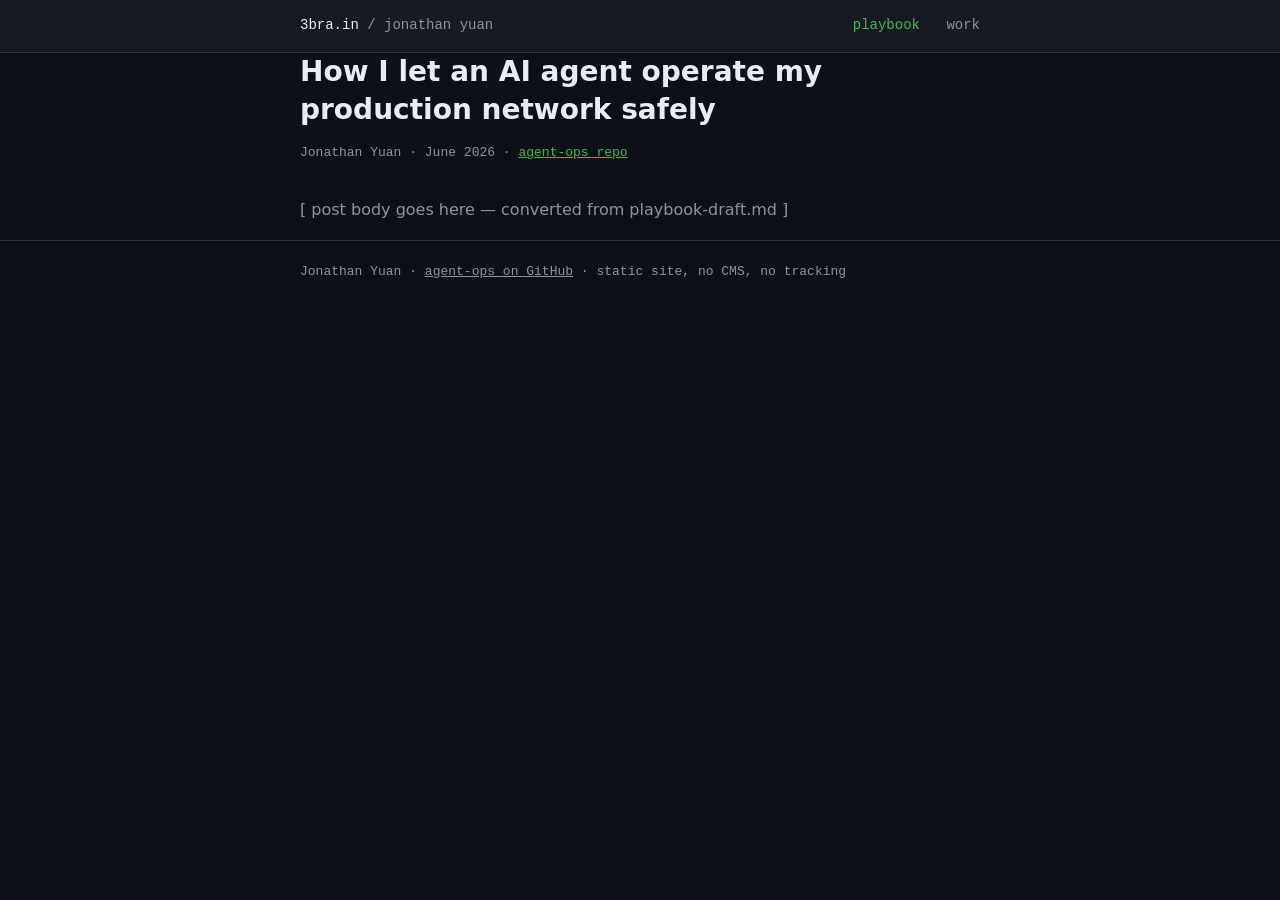
==== playbook/index.html @ ec7e67be "Initial site: landing, playbook/work shells, ops-console theme" ====
<!DOCTYPE html>
<html lang="en">
<head>
<meta charset="utf-8">
<meta name="viewport" content="width=device-width, initial-scale=1">
<title>How I let an AI agent operate my production network safely — Jonathan Yuan</title>
<meta name="description" content="The guardrails, change templates, and daily review process for running supervised autonomous AI operations on a production network.">
<link rel="stylesheet" href="/assets/style.css">
</head>
<body>
<header>
  <div class="wrap">
    <a class="site-name" href="/">3bra.in <span>/ jonathan yuan</span></a>
    <nav>
      <a href="/playbook/" aria-current="page">playbook</a>
      <a href="/work/">work</a>
    </nav>
  </div>
</header>

<main class="wrap">
  <article>
    <h1>How I let an AI agent operate my production network safely</h1>
    <p class="byline">Jonathan Yuan · June 2026 · <a href="https://github.com/Jon3Brain/agent-ops">agent-ops repo</a></p>

    <!-- CONTENT PENDING: body converts from track-a-inventory/playbook-draft.md
         (scrub-verified). Copy that file into this project folder and the
         conversion fills this section. -->
    <p class="dim">[ post body goes here — converted from playbook-draft.md ]</p>

  </article>
</main>

<footer>
  <div class="wrap">
    Jonathan Yuan · <a href="https://github.com/Jon3Brain/agent-ops">agent-ops on GitHub</a> · static site, no CMS, no tracking
  </div>
</footer>
</body>
</html>
            
---- assets/style.css ----
/* 3bra.in — ops console. No frameworks, no webfonts, no tracking. */
:root {
  --bg: #0d1117;
  --surface: #161b22;
  --border: #30363d;
  --text: #c9d1d9;
  --text-bright: #e6edf3;
  --text-dim: #8b949e;
  --green: #3fb950;
  --mono: ui-monospace, "Cascadia Code", "SF Mono", Consolas, "Liberation Mono", monospace;
  --sans: system-ui, -apple-system, "Segoe UI", Roboto, Helvetica, Arial, sans-serif;
}

* { box-sizing: border-box; }

body {
  margin: 0;
  background: var(--bg);
  color: var(--text);
  font-family: var(--sans);
  font-size: 16px;
  line-height: 1.7;
  -webkit-font-smoothing: antialiased;
}

.wrap {
  max-width: 720px;
  margin: 0 auto;
  padding: 0 20px;
}

/* Header */
header {
  border-bottom: 1px solid var(--border);
  background: var(--surface);
}
header .wrap {
  display: flex;
  justify-content: space-between;
  align-items: baseline;
  padding-top: 14px;
  padding-bottom: 14px;
  font-family: var(--mono);
  font-size: 14px;
}
.site-name { color: var(--text-bright); text-decoration: none; }
.site-name span { color: var(--text-dim); }
nav a {
  color: var(--text-dim);
  text-decoration: none;
  margin-left: 18px;
}
nav a:hover, nav a[aria-current="page"] { color: var(--green); }

/* Content */
main { padding: 56px 0 64px; }

h1 {
  color: var(--text-bright);
  font-size: 28px;
  font-weight: 600;
  line-height: 1.35;
  margin: 0 0 14px;
}
h2 {
  color: var(--text-bright);
  font-size: 20px;
  font-weight: 600;
  margin: 44px 0 12px;
}
a { color: var(--green); }
.dim { color: var(--text-dim); }

.status {
  font-family: var(--mono);
  font-size: 14px;
  color: var(--green);
  margin: 0 0 16px;
}

/* Evidence cards */
.cards {
  display: grid;
  grid-template-columns: repeat(auto-fit, minmax(160px, 1fr));
  gap: 12px;
  margin: 36px 0 0;
}
.card {
  background: var(--surface);
  border: 1px solid var(--border);
  border-radius: 8px;
  padding: 14px 16px;
}
.card .label {
  font-family: var(--mono);
  font-size: 12px;
  color: var(--text-dim);
  margin: 0;
}
.card .value {
  font-size: 20px;
  font-weight: 600;
  color: var(--text-bright);
  margin: 4px 0 0;
}

/* Post card / panels */
.panel {
  background: var(--surface);
  border: 1px solid var(--border);
  border-radius: 8px;
  padding: 20px 22px;
  margin: 28px 0 0;
}
.panel .kicker {
  font-family: var(--mono);
  font-size: 13px;
  color: var(--green);
  margin: 0 0 6px;
}
.panel h3 { margin: 0; font-size: 18px; }
.panel h3 a { color: var(--text-bright); text-decoration: none; }
.panel h3 a:hover { color: var(--green); }
.panel p { margin: 8px 0 0; color: var(--text-dim); font-size: 15px; }

/* Article pages */
article p, article li { font-size: 16px; }
article code {
  font-family: var(--mono);
  font-size: 14px;
  background: var(--surface);
  border: 1px solid var(--border);
  border-radius: 4px;
  padding: 1px 5px;
}
article pre {
  background: var(--surface);
  border: 1px solid var(--border);
  border-radius: 8px;
  padding: 14px 16px;
  overflow-x: auto;
}
article pre code { background: none; border: none; padding: 0; }
article blockquote {
  margin: 1.5em 0;
  padding: 0 0 0 16px;
  border-left: 3px solid var(--green);
  color: var(--text-dim);
}
article img {
  max-width: 100%;
  border-radius: 8px;
  border: 1px solid var(--border);
}
.byline {
  font-family: var(--mono);
  font-size: 13px;
  color: var(--text-dim);
  margin: 0 0 32px;
}

/* Footer */
footer {
  border-top: 1px solid var(--border);
  padding: 20px 0 32px;
  font-family: var(--mono);
  font-size: 13px;
  color: var(--text-dim);
}
footer a { color: var(--text-dim); }
footer a:hover { color: var(--green); }

@media (max-width: 540px) {
  header .wrap { flex-direction: column; gap: 6px; }
  nav a { margin: 0 18px 0 0; }
  h1 { font-size: 24px; }
}
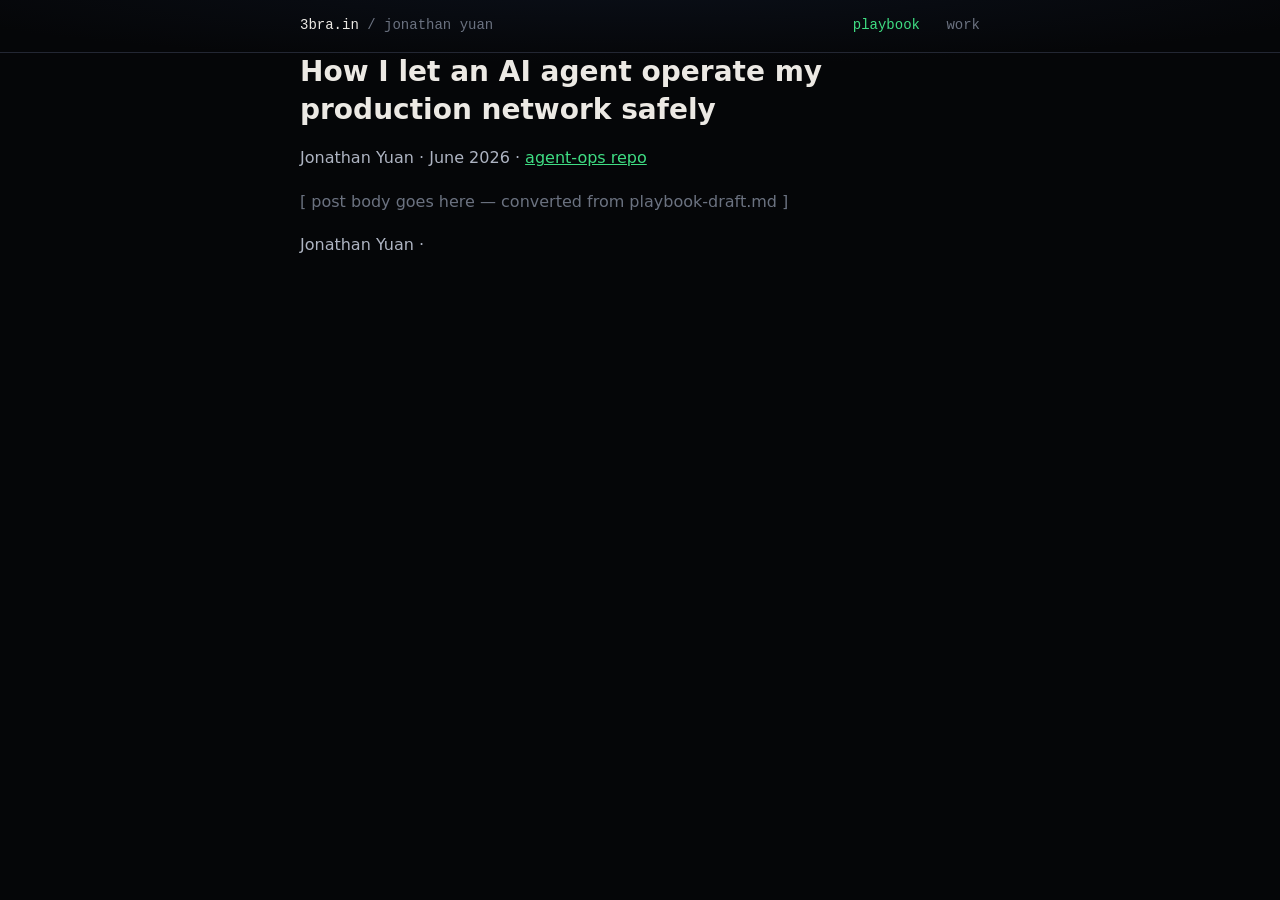
==== commit f661b372: "Brand restyle: palette, hero mark, glow accents (css/html)" ====
--- a/playbook/index.html
+++ b/playbook/index.html
@@ -6,6 +6,8 @@
 <title>How I let an AI agent operate my production network safely — Jonathan Yuan</title>
 <meta name="description" content="The guardrails, change templates, and daily review process for running supervised autonomous AI operations on a production network.">
 <link rel="stylesheet" href="/assets/style.css">
+<link rel="icon" type="image/png" href="/assets/favicon-48.png">
+<link rel="apple-touch-icon" href="/assets/apple-touch-icon.png">
 </head>
 <body>
 <header>
@@ -33,9 +35,4 @@
 
 <footer>
   <div class="wrap">
-    Jonathan Yuan · <a href="https://github.com/Jon3Brain/agent-ops">agent-ops on GitHub</a> · static site, no CMS, no tracking
-  </div>
-</footer>
-</body>
-</html>
-            +    Jonathan Yuan · <a href="https://github.c
--- a/assets/style.css
+++ b/assets/style.css
@@ -1,12 +1,15 @@
-/* 3bra.in — ops console. No frameworks, no webfonts, no tracking. */
+/* 3bra.in — ops console, organic edition. No frameworks, no webfonts, no tracking. */
 :root {
-  --bg: #0d1117;
-  --surface: #161b22;
-  --border: #30363d;
-  --text: #c9d1d9;
-  --text-bright: #e6edf3;
-  --text-dim: #8b949e;
-  --green: #3fb950;
+  --bg: #050608;
+  --bg-top: #0b101a;
+  --surface: #0c0f15;
+  --border: #232733;
+  --text: #aeb4c2;
+  --text-bright: #ece9e4;
+  --text-dim: #6b7280;
+  --green: #3fdd83;
+  --glow-warm: rgba(233, 229, 224, 0.14);
+  --glow-green: rgba(63, 221, 131, 0.55);
   --mono: ui-monospace, "Cascadia Code", "SF Mono", Consolas, "Liberation Mono", monospace;
   --sans: system-ui, -apple-system, "Segoe UI", Roboto, Helvetica, Arial, sans-serif;
 }
@@ -15,7 +18,7 @@
 
 body {
   margin: 0;
-  background: var(--bg);
+  background: var(--bg) radial-gradient(ellipse 90% 50% at 50% -10%, var(--bg-top), var(--bg) 70%) no-repeat;
   color: var(--text);
   font-family: var(--sans);
   font-size: 16px;
@@ -32,7 +35,6 @@
 /* Header */
 header {
   border-bottom: 1px solid var(--border);
-  background: var(--surface);
 }
 header .wrap {
   display: flex;
@@ -75,8 +77,22 @@
   font-family: var(--mono);
   font-size: 14px;
   color: var(--green);
+  text-shadow: 0 0 10px var(--glow-green);
   margin: 0 0 16px;
 }
+
+/* Hero with mark */
+.hero {
+  display: flex;
+  align-items: center;
+  gap: 36px;
+}
+.hero .lede { flex: 1; }
+.mark {
+  flex: 0 0 230px;
+  filter: drop-shadow(0 0 28px var(--glow-warm));
+}
+.mark img { width: 100%; height: auto; display: block; }
 
 /* Evidence cards */
 .cards {
@@ -111,7 +127,9 @@
   border-radius: 8px;
   padding: 20px 22px;
   margin: 28px 0 0;
+  transition: border-color 0.2s;
 }
+.panel:hover { border-color: var(--green); }
 .panel .kicker {
   font-family: var(--mono);
   font-size: 13px;
@@ -149,29 +167,3 @@
 }
 article img {
   max-width: 100%;
-  border-radius: 8px;
-  border: 1px solid var(--border);
-}
-.byline {
-  font-family: var(--mono);
-  font-size: 13px;
-  color: var(--text-dim);
-  margin: 0 0 32px;
-}
-
-/* Footer */
-footer {
-  border-top: 1px solid var(--border);
-  padding: 20px 0 32px;
-  font-family: var(--mono);
-  font-size: 13px;
-  color: var(--text-dim);
-}
-footer a { color: var(--text-dim); }
-footer a:hover { color: var(--green); }
-
-@media (max-width: 540px) {
-  header .wrap { flex-direction: column; gap: 6px; }
-  nav a { margin: 0 18px 0 0; }
-  h1 { font-size: 24px; }
-}
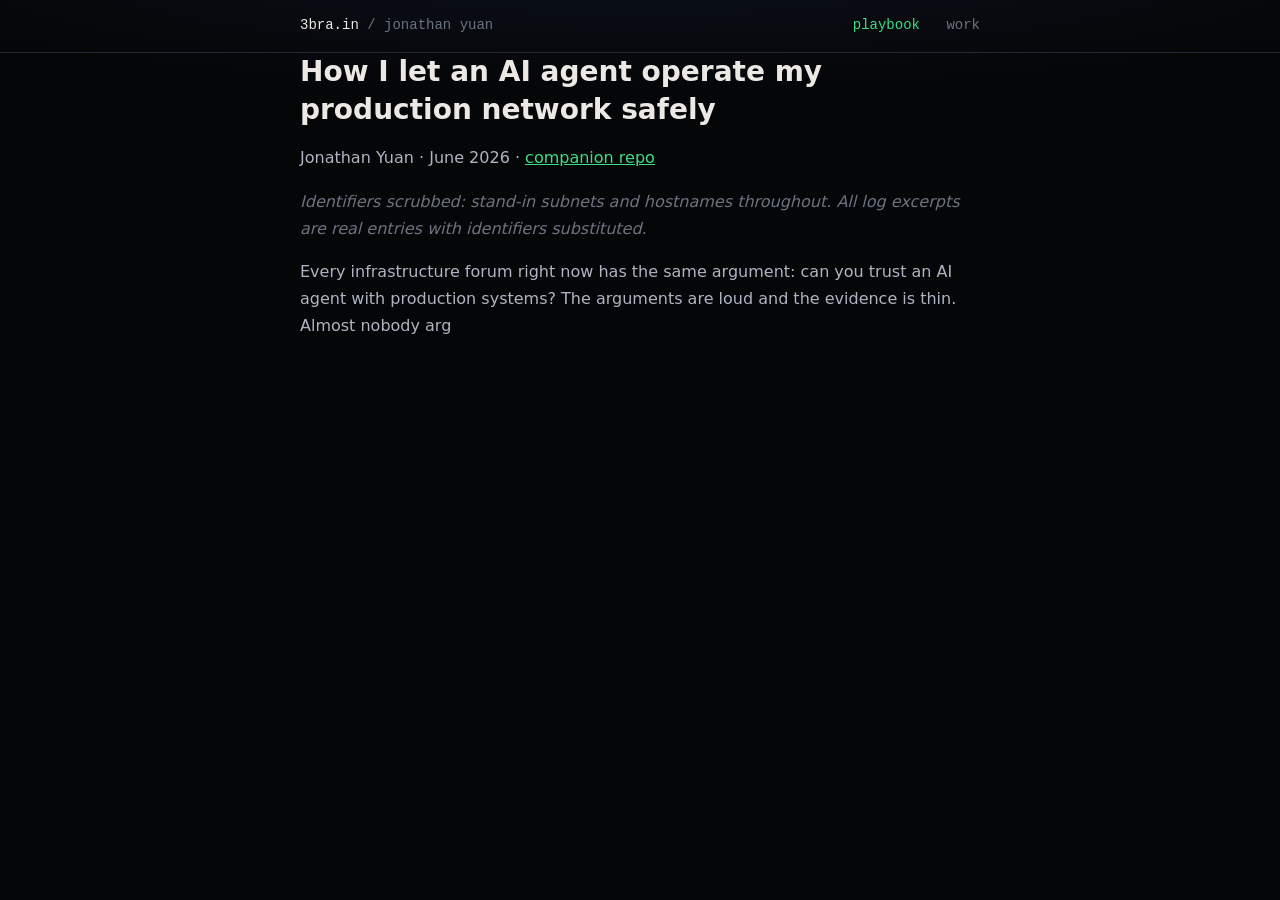
==== commit ce1a2f81: "Publish playbook post" ====
--- a/playbook/index.html
+++ b/playbook/index.html
@@ -4,7 +4,7 @@
 <meta charset="utf-8">
 <meta name="viewport" content="width=device-width, initial-scale=1">
 <title>How I let an AI agent operate my production network safely — Jonathan Yuan</title>
-<meta name="description" content="The guardrails, change templates, and daily review process for running supervised autonomous AI operations on a production network.">
+<meta name="description" content="The guardrails, change discipline, and escalation lanes that let an AI agent run a daily autonomous review of a production network — with the paper trail to prove it.">
 <link rel="stylesheet" href="/assets/style.css">
 <link rel="icon" type="image/png" href="/assets/favicon-48.png">
 <link rel="apple-touch-icon" href="/assets/apple-touch-icon.png">
@@ -23,16 +23,8 @@
 <main class="wrap">
   <article>
     <h1>How I let an AI agent operate my production network safely</h1>
-    <p class="byline">Jonathan Yuan · June 2026 · <a href="https://github.com/Jon3Brain/agent-ops">agent-ops repo</a></p>
+    <p class="byline">Jonathan Yuan · June 2026 · <a href="https://github.com/Jon3Brain/agent-ops">companion repo</a></p>
 
-    <!-- CONTENT PENDING: body converts from track-a-inventory/playbook-draft.md
-         (scrub-verified). Copy that file into this project folder and the
-         conversion fills this section. -->
-    <p class="dim">[ post body goes here — converted from playbook-draft.md ]</p>
+    <p class="dim"><em>Identifiers scrubbed: stand-in subnets and hostnames throughout. All log excerpts are real entries with identifiers substituted.</em></p>
 
-  </article>
-</main>
-
-<footer>
-  <div class="wrap">
-    Jonathan Yuan · <a href="https://github.c+    <p>Every infrastructure forum right now has the same argument: can you trust an AI agent with production systems? The arguments are loud and the evidence is thin. Almost nobody arg
--- a/assets/style.css
+++ b/assets/style.css
@@ -84,13 +84,14 @@
 /* Hero with mark */
 .hero {
   display: flex;
-  align-items: center;
-  gap: 36px;
+  align-items: flex-start;
+  gap: 28px;
 }
 .hero .lede { flex: 1; }
 .mark {
-  flex: 0 0 230px;
-  filter: drop-shadow(0 0 28px var(--glow-warm));
+  flex: 0 0 120px;
+  margin-top: 4px;
+  filter: drop-shadow(0 0 14px var(--glow-warm));
 }
 .mark img { width: 100%; height: auto; display: block; }
 
@@ -165,5 +166,4 @@
   border-left: 3px solid var(--green);
   color: var(--text-dim);
 }
-article img {
-  max-width: 100%;
+article im
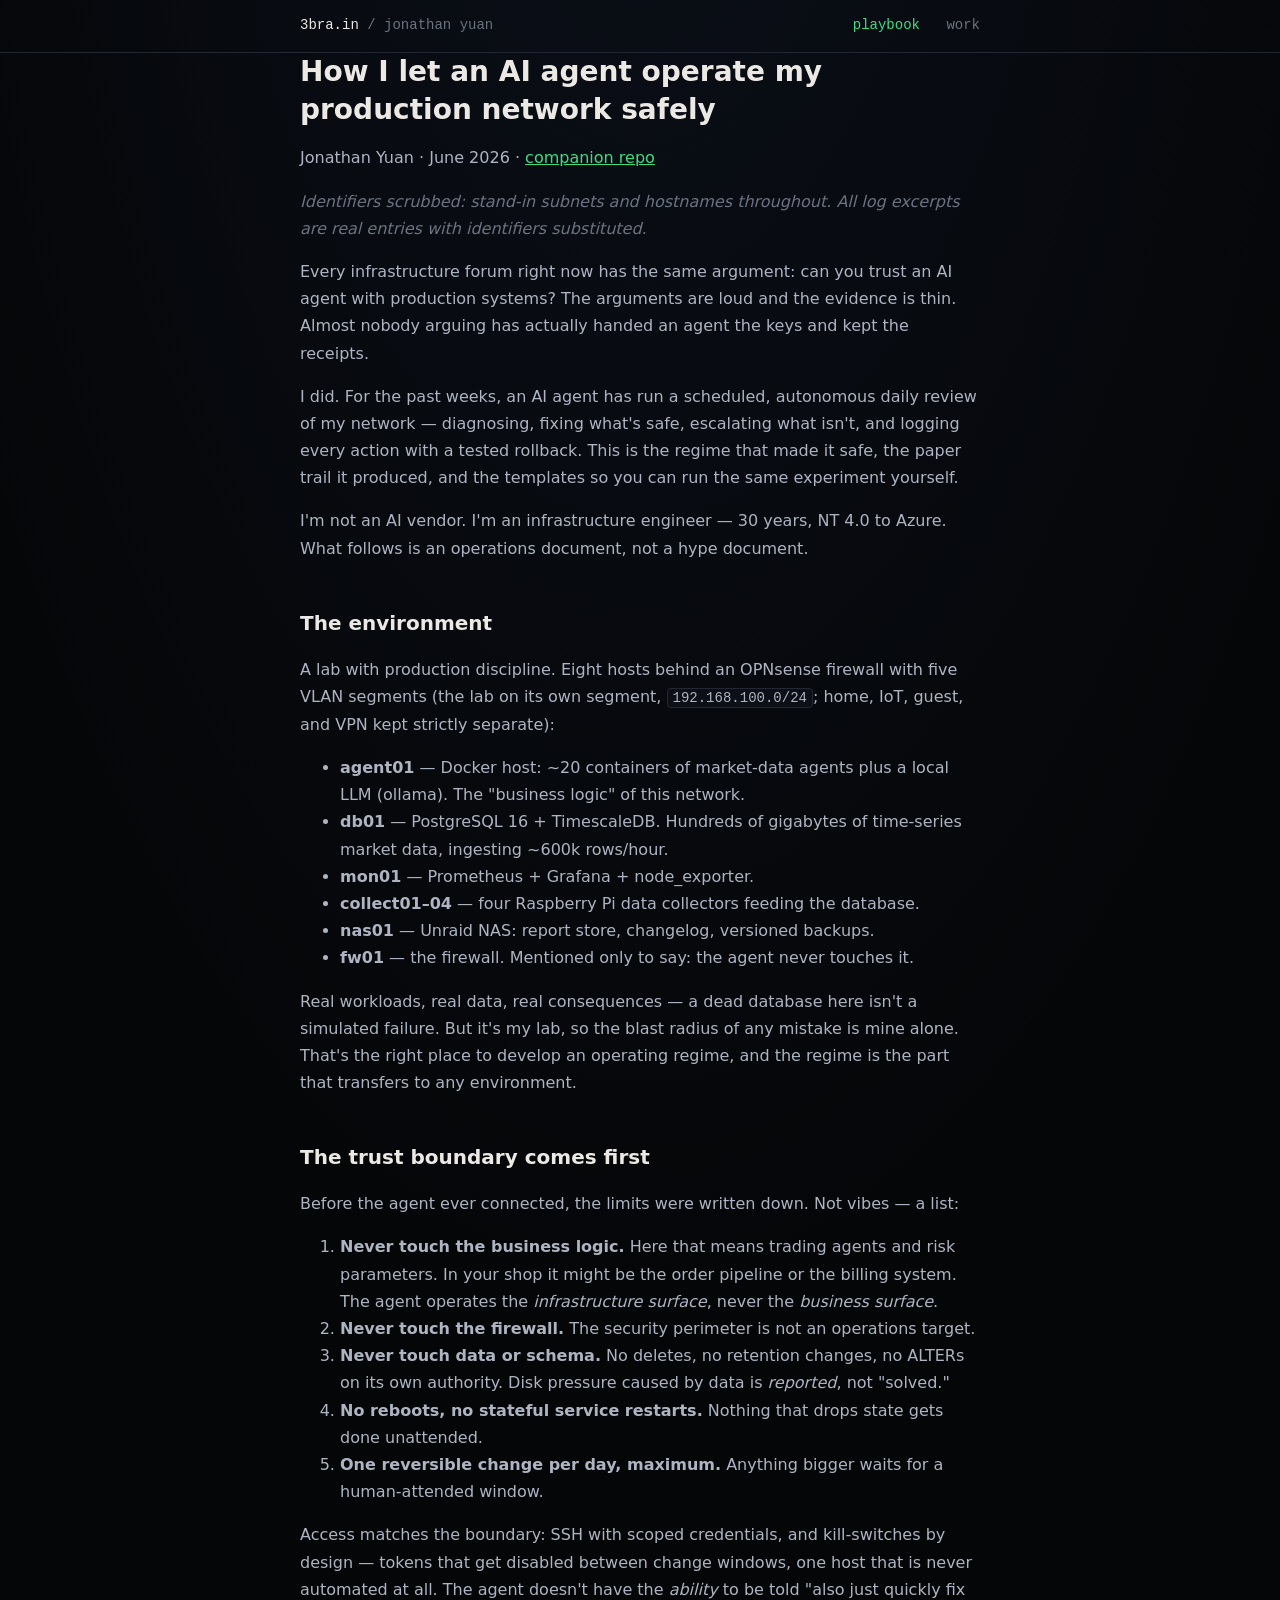
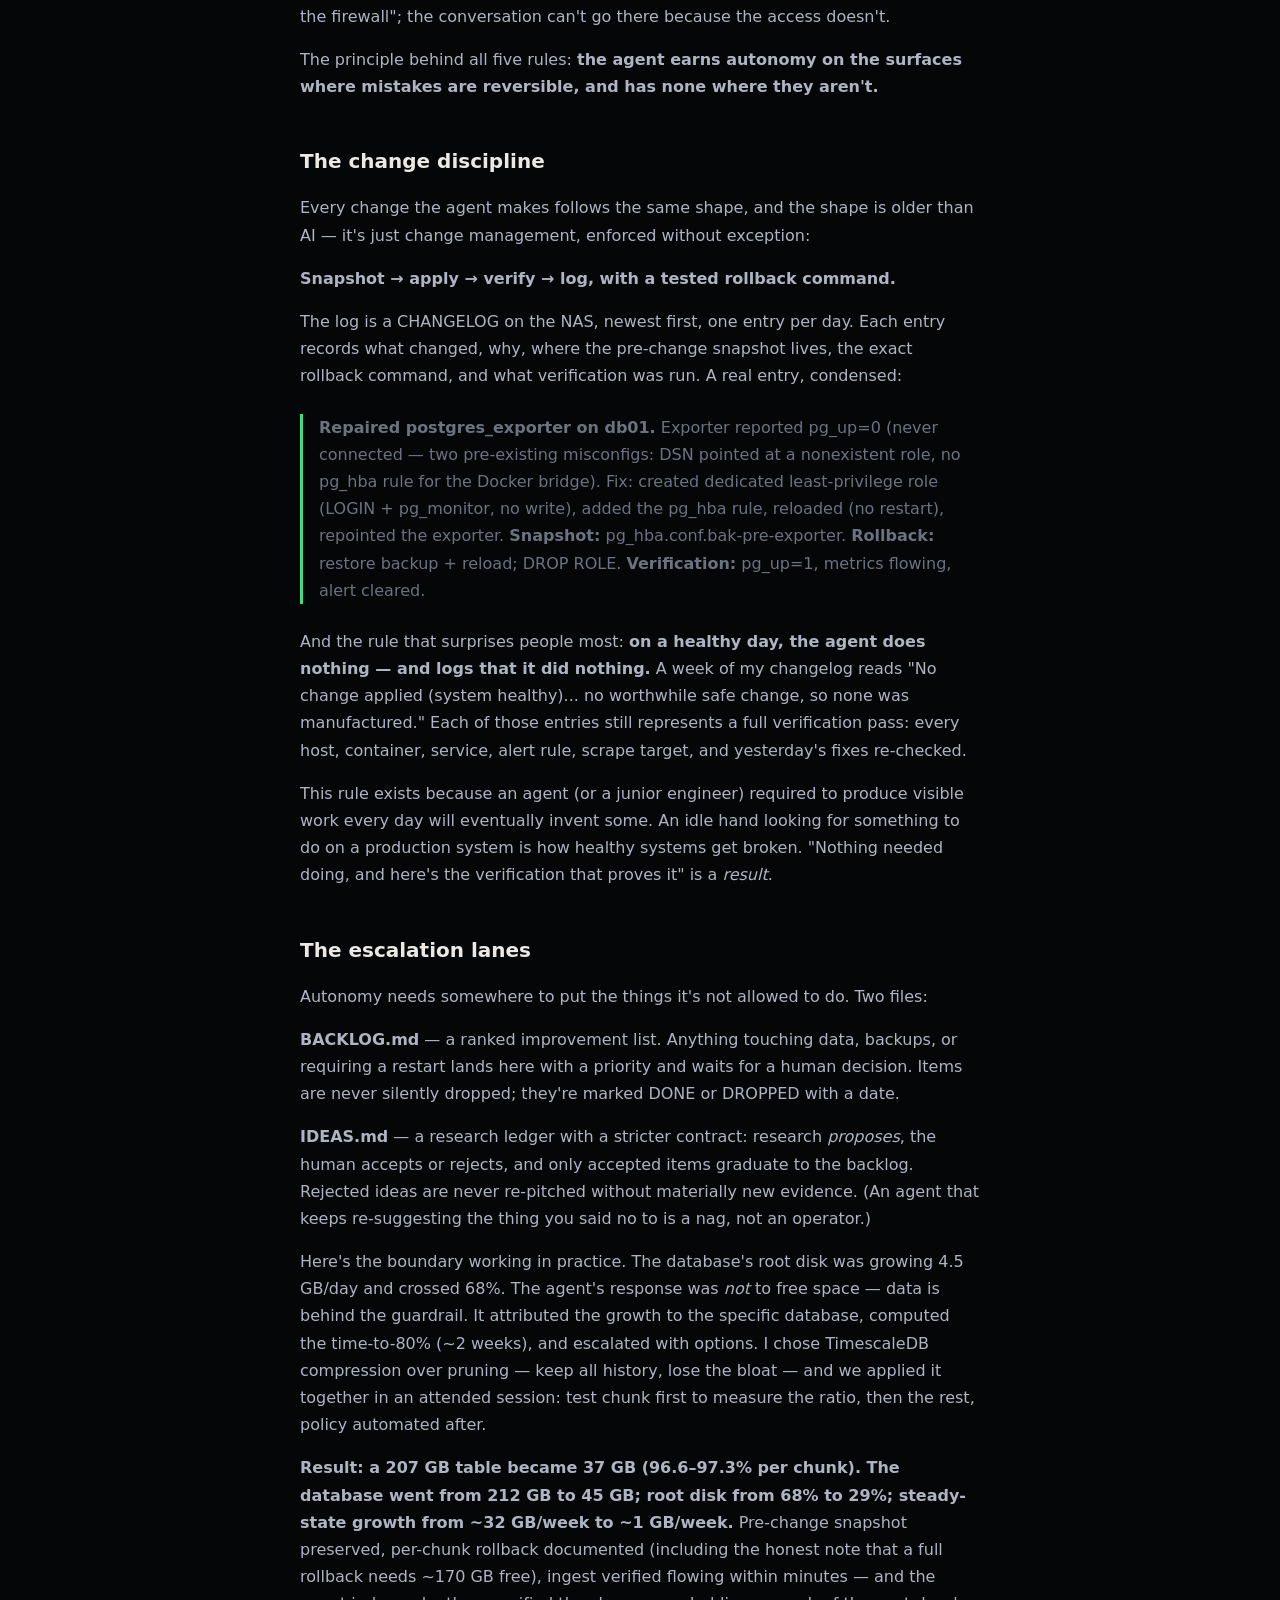
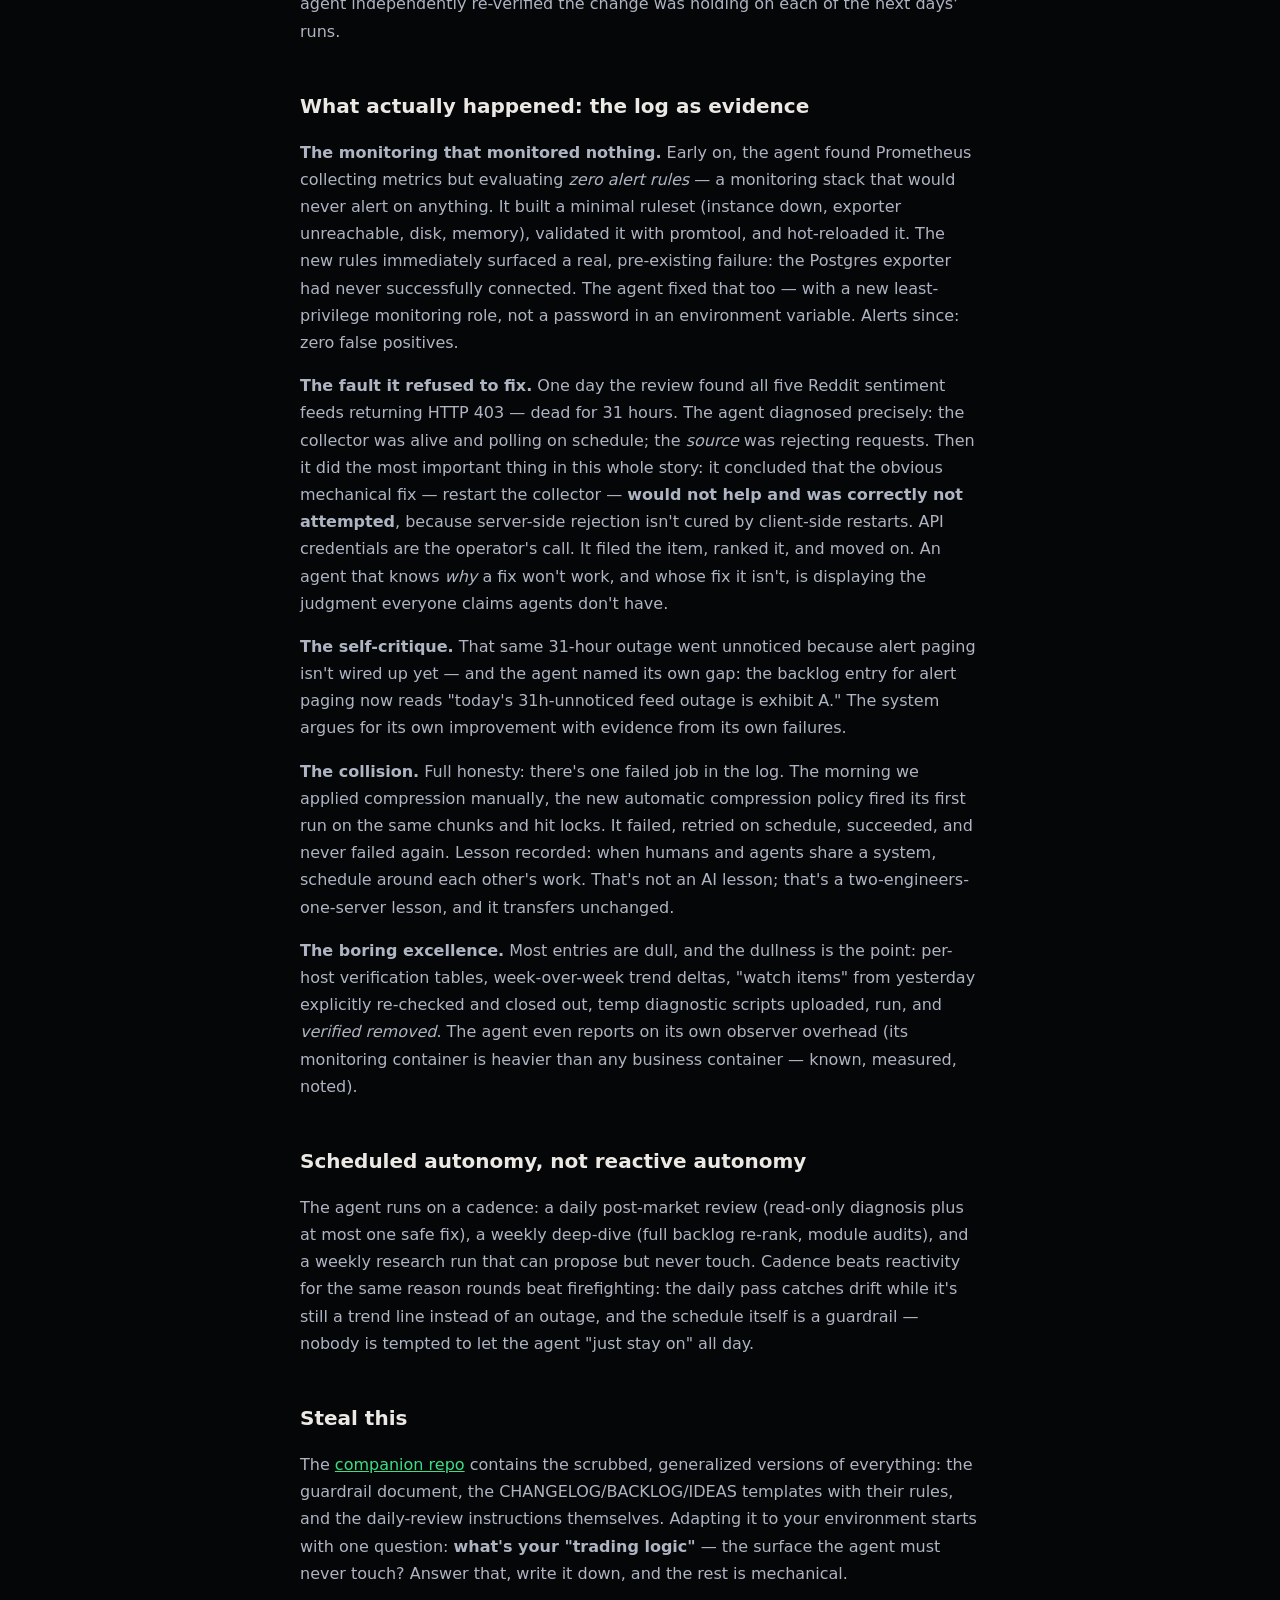
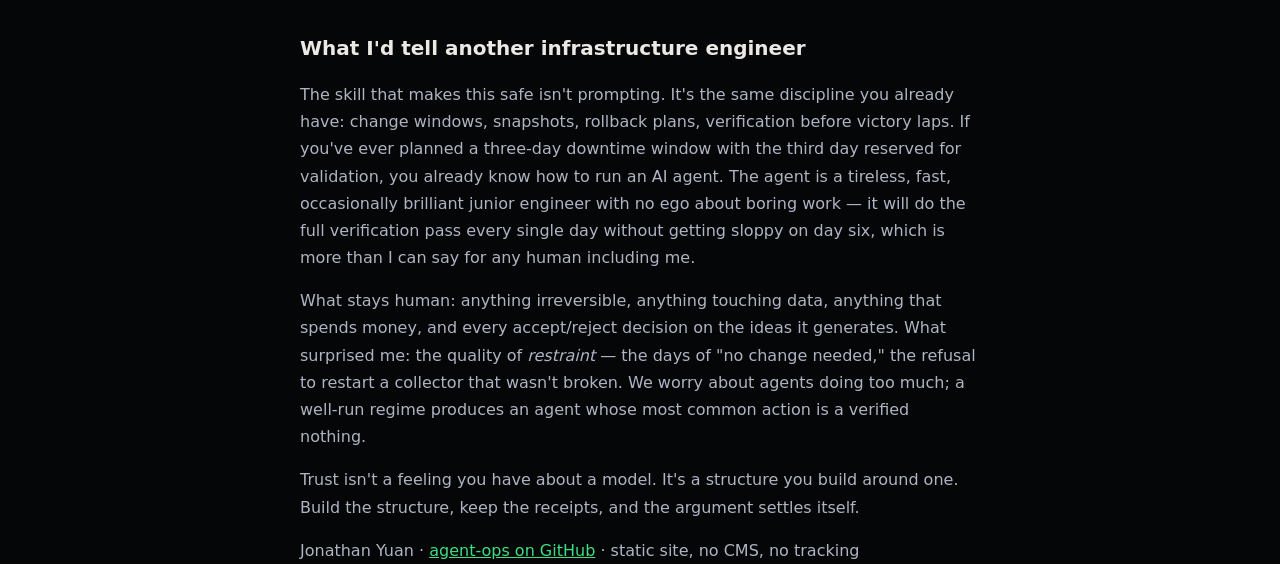
==== commit 13cd9b24: "Publish playbook post (full article)" ====
--- a/playbook/index.html
+++ b/playbook/index.html
@@ -27,4 +27,106 @@
 
     <p class="dim"><em>Identifiers scrubbed: stand-in subnets and hostnames throughout. All log excerpts are real entries with identifiers substituted.</em></p>
 
-    <p>Every infrastructure forum right now has the same argument: can you trust an AI agent with production systems? The arguments are loud and the evidence is thin. Almost nobody arg+    <p>Every infrastructure forum right now has the same argument: can you trust an AI agent with production systems? The arguments are loud and the evidence is thin. Almost nobody arguing has actually handed an agent the keys and kept the receipts.</p>
+
+    <p>I did. For the past weeks, an AI agent has run a scheduled, autonomous daily review of my network — diagnosing, fixing what's safe, escalating what isn't, and logging every action with a tested rollback. This is the regime that made it safe, the paper trail it produced, and the templates so you can run the same experiment yourself.</p>
+
+    <p>I'm not an AI vendor. I'm an infrastructure engineer — 30 years, NT 4.0 to Azure. What follows is an operations document, not a hype document.</p>
+
+    <h2>The environment</h2>
+
+    <p>A lab with production discipline. Eight hosts behind an OPNsense firewall with five VLAN segments (the lab on its own segment, <code>192.168.100.0/24</code>; home, IoT, guest, and VPN kept strictly separate):</p>
+
+    <ul>
+      <li><strong>agent01</strong> — Docker host: ~20 containers of market-data agents plus a local LLM (ollama). The "business logic" of this network.</li>
+      <li><strong>db01</strong> — PostgreSQL 16 + TimescaleDB. Hundreds of gigabytes of time-series market data, ingesting ~600k rows/hour.</li>
+      <li><strong>mon01</strong> — Prometheus + Grafana + node_exporter.</li>
+      <li><strong>collect01–04</strong> — four Raspberry Pi data collectors feeding the database.</li>
+      <li><strong>nas01</strong> — Unraid NAS: report store, changelog, versioned backups.</li>
+      <li><strong>fw01</strong> — the firewall. Mentioned only to say: the agent never touches it.</li>
+    </ul>
+
+    <p>Real workloads, real data, real consequences — a dead database here isn't a simulated failure. But it's my lab, so the blast radius of any mistake is mine alone. That's the right place to develop an operating regime, and the regime is the part that transfers to any environment.</p>
+
+    <h2>The trust boundary comes first</h2>
+
+    <p>Before the agent ever connected, the limits were written down. Not vibes — a list:</p>
+
+    <ol>
+      <li><strong>Never touch the business logic.</strong> Here that means trading agents and risk parameters. In your shop it might be the order pipeline or the billing system. The agent operates the <em>infrastructure surface</em>, never the <em>business surface</em>.</li>
+      <li><strong>Never touch the firewall.</strong> The security perimeter is not an operations target.</li>
+      <li><strong>Never touch data or schema.</strong> No deletes, no retention changes, no ALTERs on its own authority. Disk pressure caused by data is <em>reported</em>, not "solved."</li>
+      <li><strong>No reboots, no stateful service restarts.</strong> Nothing that drops state gets done unattended.</li>
+      <li><strong>One reversible change per day, maximum.</strong> Anything bigger waits for a human-attended window.</li>
+    </ol>
+
+    <p>Access matches the boundary: SSH with scoped credentials, and kill-switches by design — tokens that get disabled between change windows, one host that is never automated at all. The agent doesn't have the <em>ability</em> to be told "also just quickly fix the firewall"; the conversation can't go there because the access doesn't.</p>
+
+    <p>The principle behind all five rules: <strong>the agent earns autonomy on the surfaces where mistakes are reversible, and has none where they aren't.</strong></p>
+
+    <h2>The change discipline</h2>
+
+    <p>Every change the agent makes follows the same shape, and the shape is older than AI — it's just change management, enforced without exception:</p>
+
+    <p><strong>Snapshot → apply → verify → log, with a tested rollback command.</strong></p>
+
+    <p>The log is a CHANGELOG on the NAS, newest first, one entry per day. Each entry records what changed, why, where the pre-change snapshot lives, the exact rollback command, and what verification was run. A real entry, condensed:</p>
+
+    <blockquote>
+      <p><strong>Repaired postgres_exporter on db01.</strong> Exporter reported pg_up=0 (never connected — two pre-existing misconfigs: DSN pointed at a nonexistent role, no pg_hba rule for the Docker bridge). Fix: created dedicated least-privilege role (LOGIN + pg_monitor, no write), added the pg_hba rule, reloaded (no restart), repointed the exporter. <strong>Snapshot:</strong> pg_hba.conf.bak-pre-exporter. <strong>Rollback:</strong> restore backup + reload; DROP ROLE. <strong>Verification:</strong> pg_up=1, metrics flowing, alert cleared.</p>
+    </blockquote>
+
+    <p>And the rule that surprises people most: <strong>on a healthy day, the agent does nothing — and logs that it did nothing.</strong> A week of my changelog reads "No change applied (system healthy)... no worthwhile safe change, so none was manufactured." Each of those entries still represents a full verification pass: every host, container, service, alert rule, scrape target, and yesterday's fixes re-checked.</p>
+
+    <p>This rule exists because an agent (or a junior engineer) required to produce visible work every day will eventually invent some. An idle hand looking for something to do on a production system is how healthy systems get broken. "Nothing needed doing, and here's the verification that proves it" is a <em>result</em>.</p>
+
+    <h2>The escalation lanes</h2>
+
+    <p>Autonomy needs somewhere to put the things it's not allowed to do. Two files:</p>
+
+    <p><strong>BACKLOG.md</strong> — a ranked improvement list. Anything touching data, backups, or requiring a restart lands here with a priority and waits for a human decision. Items are never silently dropped; they're marked DONE or DROPPED with a date.</p>
+
+    <p><strong>IDEAS.md</strong> — a research ledger with a stricter contract: research <em>proposes</em>, the human accepts or rejects, and only accepted items graduate to the backlog. Rejected ideas are never re-pitched without materially new evidence. (An agent that keeps re-suggesting the thing you said no to is a nag, not an operator.)</p>
+
+    <p>Here's the boundary working in practice. The database's root disk was growing 4.5 GB/day and crossed 68%. The agent's response was <em>not</em> to free space — data is behind the guardrail. It attributed the growth to the specific database, computed the time-to-80% (~2 weeks), and escalated with options. I chose TimescaleDB compression over pruning — keep all history, lose the bloat — and we applied it together in an attended session: test chunk first to measure the ratio, then the rest, policy automated after.</p>
+
+    <p><strong>Result: a 207 GB table became 37 GB (96.6–97.3% per chunk). The database went from 212 GB to 45 GB; root disk from 68% to 29%; steady-state growth from ~32 GB/week to ~1 GB/week.</strong> Pre-change snapshot preserved, per-chunk rollback documented (including the honest note that a full rollback needs ~170 GB free), ingest verified flowing within minutes — and the agent independently re-verified the change was holding on each of the next days' runs.</p>
+
+    <h2>What actually happened: the log as evidence</h2>
+
+    <p><strong>The monitoring that monitored nothing.</strong> Early on, the agent found Prometheus collecting metrics but evaluating <em>zero alert rules</em> — a monitoring stack that would never alert on anything. It built a minimal ruleset (instance down, exporter unreachable, disk, memory), validated it with promtool, and hot-reloaded it. The new rules immediately surfaced a real, pre-existing failure: the Postgres exporter had never successfully connected. The agent fixed that too — with a new least-privilege monitoring role, not a password in an environment variable. Alerts since: zero false positives.</p>
+
+    <p><strong>The fault it refused to fix.</strong> One day the review found all five Reddit sentiment feeds returning HTTP 403 — dead for 31 hours. The agent diagnosed precisely: the collector was alive and polling on schedule; the <em>source</em> was rejecting requests. Then it did the most important thing in this whole story: it concluded that the obvious mechanical fix — restart the collector — <strong>would not help and was correctly not attempted</strong>, because server-side rejection isn't cured by client-side restarts. API credentials are the operator's call. It filed the item, ranked it, and moved on. An agent that knows <em>why</em> a fix won't work, and whose fix it isn't, is displaying the judgment everyone claims agents don't have.</p>
+
+    <p><strong>The self-critique.</strong> That same 31-hour outage went unnoticed because alert paging isn't wired up yet — and the agent named its own gap: the backlog entry for alert paging now reads "today's 31h-unnoticed feed outage is exhibit A." The system argues for its own improvement with evidence from its own failures.</p>
+
+    <p><strong>The collision.</strong> Full honesty: there's one failed job in the log. The morning we applied compression manually, the new automatic compression policy fired its first run on the same chunks and hit locks. It failed, retried on schedule, succeeded, and never failed again. Lesson recorded: when humans and agents share a system, schedule around each other's work. That's not an AI lesson; that's a two-engineers-one-server lesson, and it transfers unchanged.</p>
+
+    <p><strong>The boring excellence.</strong> Most entries are dull, and the dullness is the point: per-host verification tables, week-over-week trend deltas, "watch items" from yesterday explicitly re-checked and closed out, temp diagnostic scripts uploaded, run, and <em>verified removed</em>. The agent even reports on its own observer overhead (its monitoring container is heavier than any business container — known, measured, noted).</p>
+
+    <h2>Scheduled autonomy, not reactive autonomy</h2>
+
+    <p>The agent runs on a cadence: a daily post-market review (read-only diagnosis plus at most one safe fix), a weekly deep-dive (full backlog re-rank, module audits), and a weekly research run that can propose but never touch. Cadence beats reactivity for the same reason rounds beat firefighting: the daily pass catches drift while it's still a trend line instead of an outage, and the schedule itself is a guardrail — nobody is tempted to let the agent "just stay on" all day.</p>
+
+    <h2>Steal this</h2>
+
+    <p>The <a href="https://github.com/Jon3Brain/agent-ops">companion repo</a> contains the scrubbed, generalized versions of everything: the guardrail document, the CHANGELOG/BACKLOG/IDEAS templates with their rules, and the daily-review instructions themselves. Adapting it to your environment starts with one question: <strong>what's your "trading logic"</strong> — the surface the agent must never touch? Answer that, write it down, and the rest is mechanical.</p>
+
+    <h2>What I'd tell another infrastructure engineer</h2>
+
+    <p>The skill that makes this safe isn't prompting. It's the same discipline you already have: change windows, snapshots, rollback plans, verification before victory laps. If you've ever planned a three-day downtime window with the third day reserved for validation, you already know how to run an AI agent. The agent is a tireless, fast, occasionally brilliant junior engineer with no ego about boring work — it will do the full verification pass every single day without getting sloppy on day six, which is more than I can say for any human including me.</p>
+
+    <p>What stays human: anything irreversible, anything touching data, anything that spends money, and every accept/reject decision on the ideas it generates. What surprised me: the quality of <em>restraint</em> — the days of "no change needed," the refusal to restart a collector that wasn't broken. We worry about agents doing too much; a well-run regime produces an agent whose most common action is a verified nothing.</p>
+
+    <p>Trust isn't a feeling you have about a model. It's a structure you build around one. Build the structure, keep the receipts, and the argument settles itself.</p>
+
+  </article>
+</main>
+
+<footer>
+  <div class="wrap">
+    Jonathan Yuan · <a href="https://github.com/Jon3Brain/agent-ops">agent-ops on GitHub</a> · static site, no CMS, no tracking
+  </div>
+</footer>
+</body>
+</html>
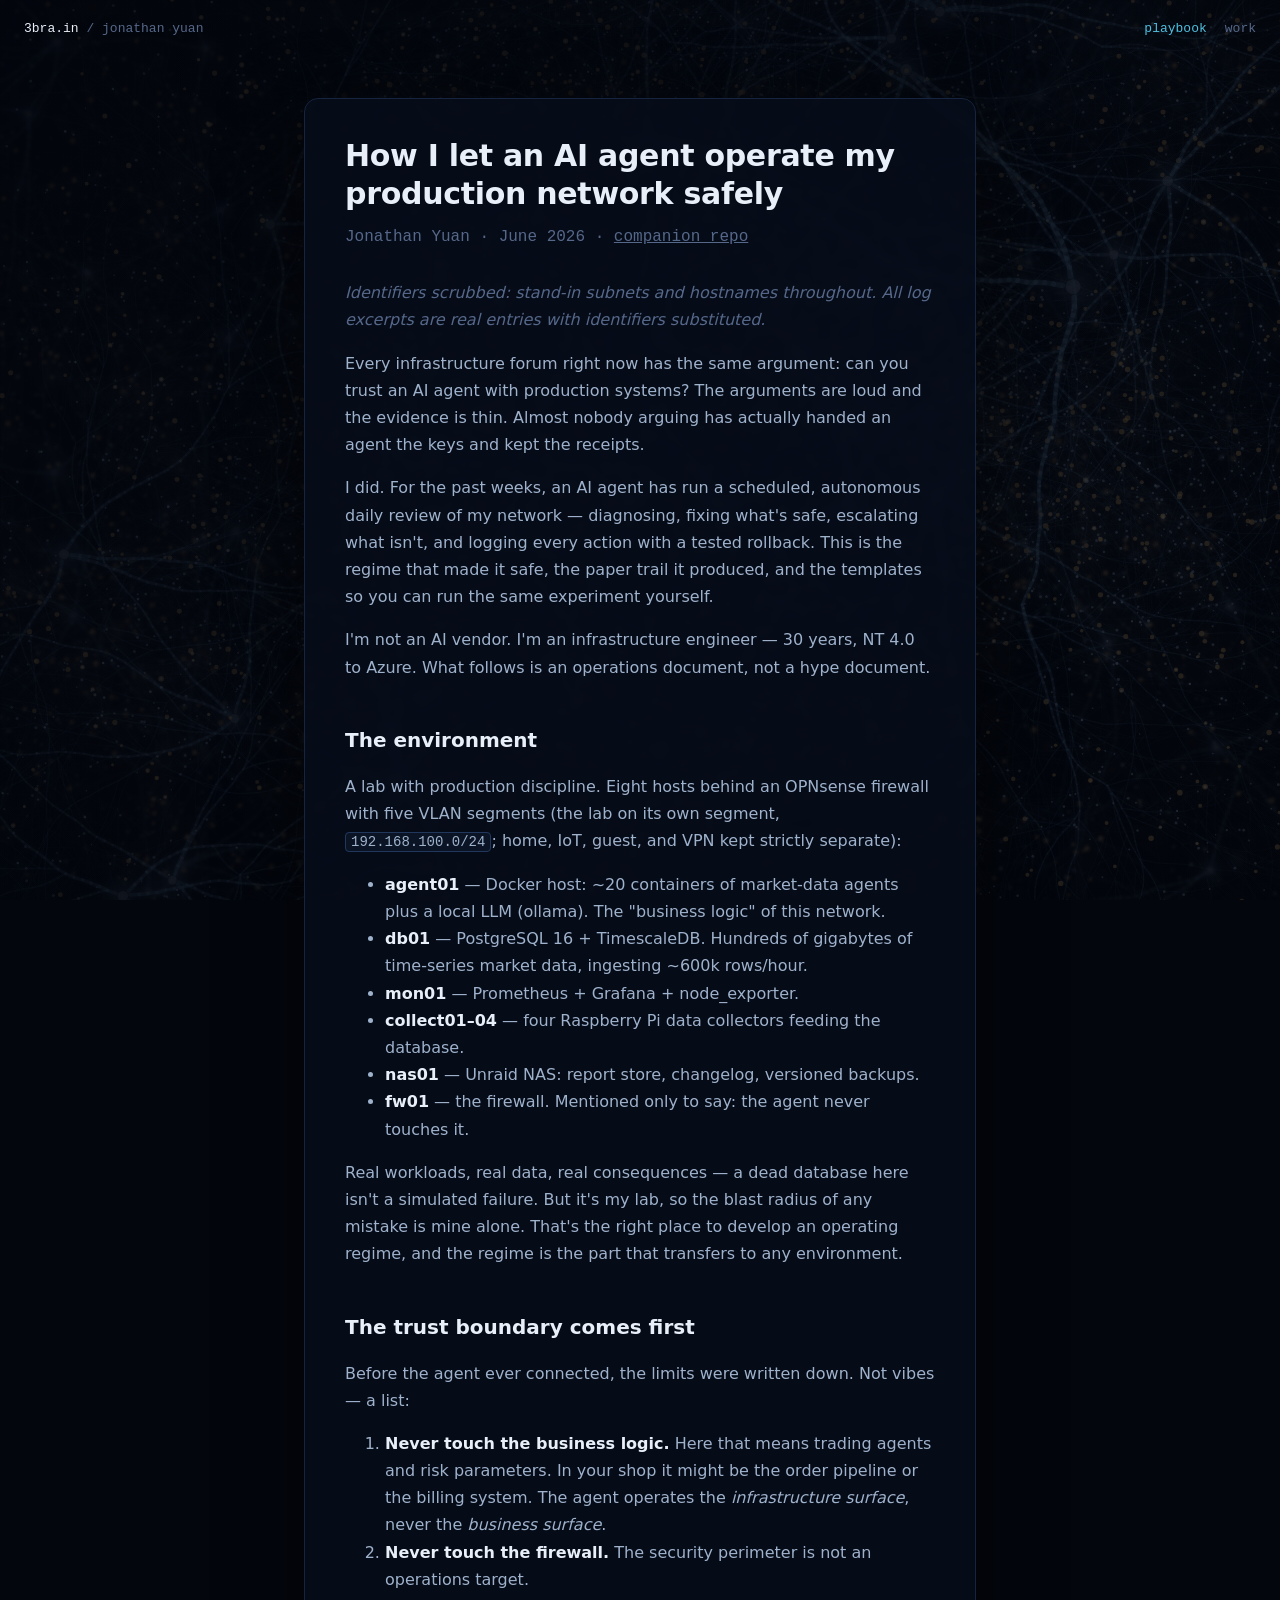
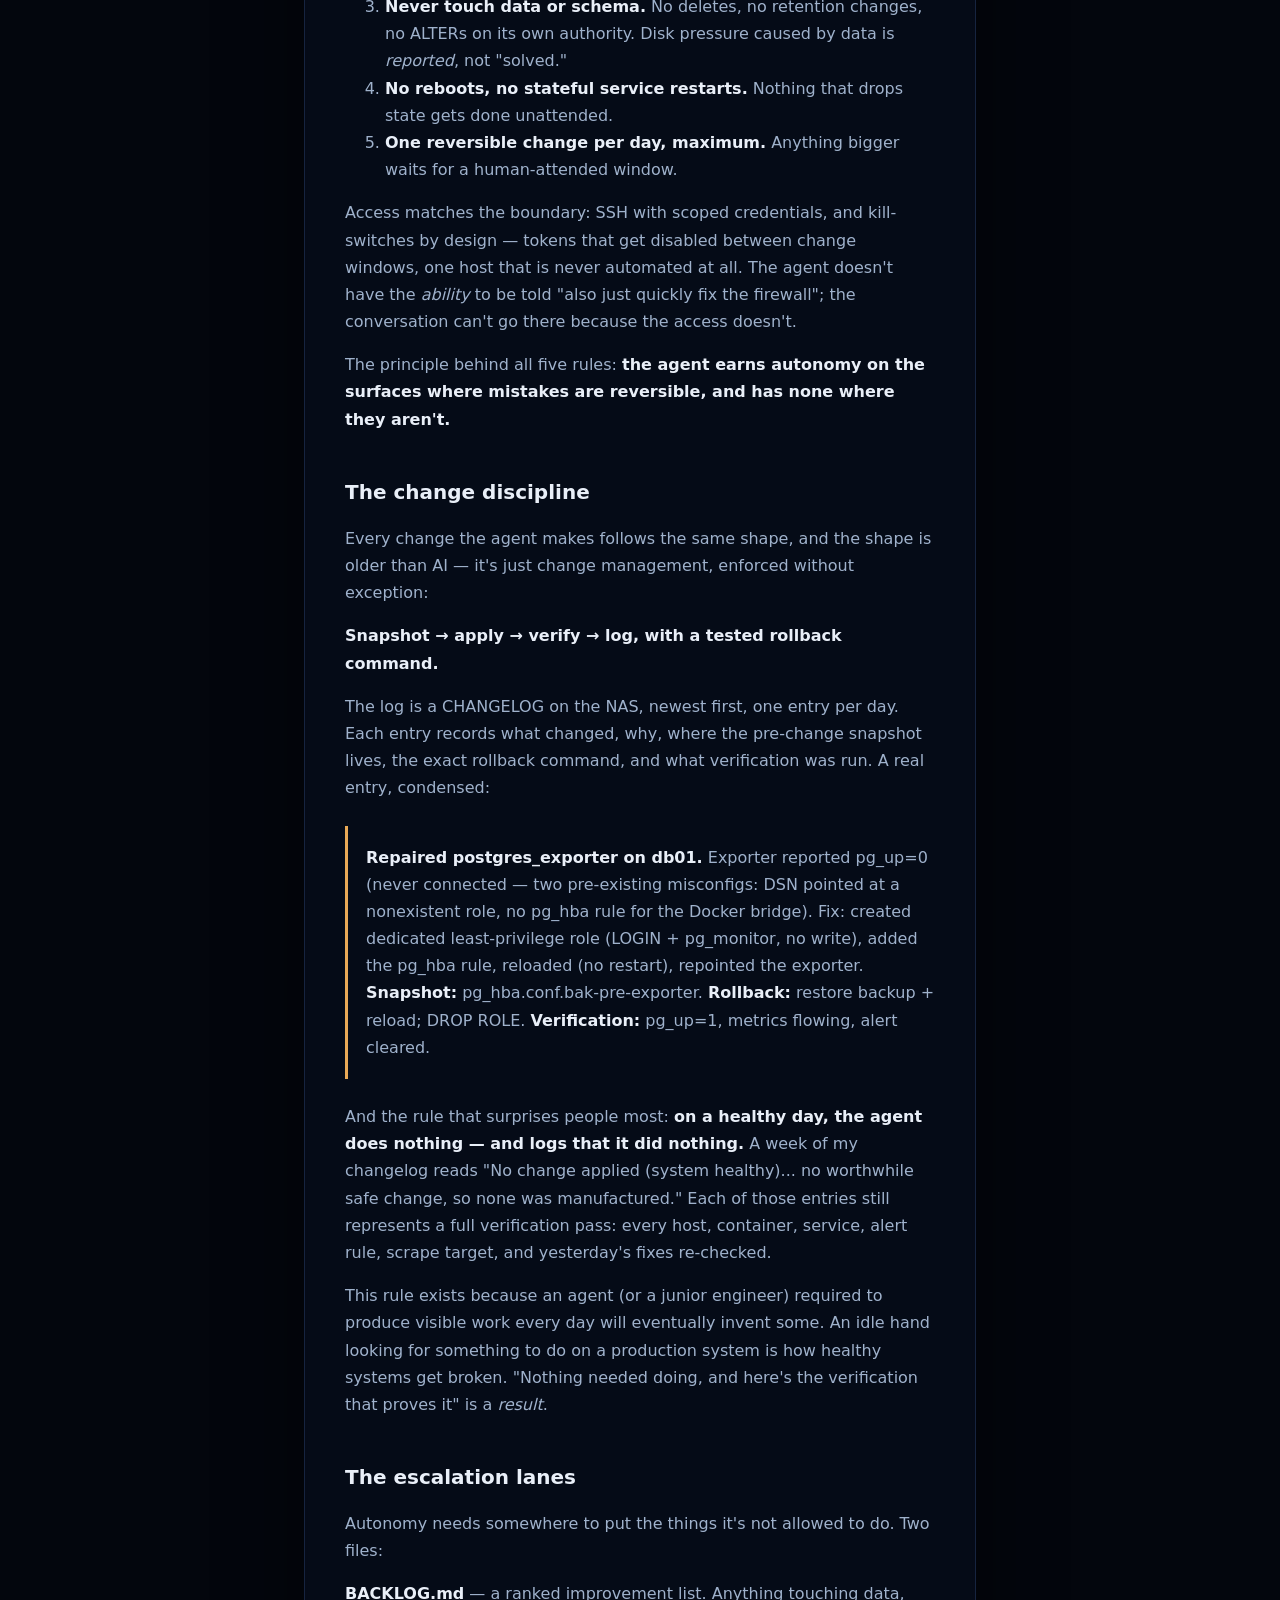
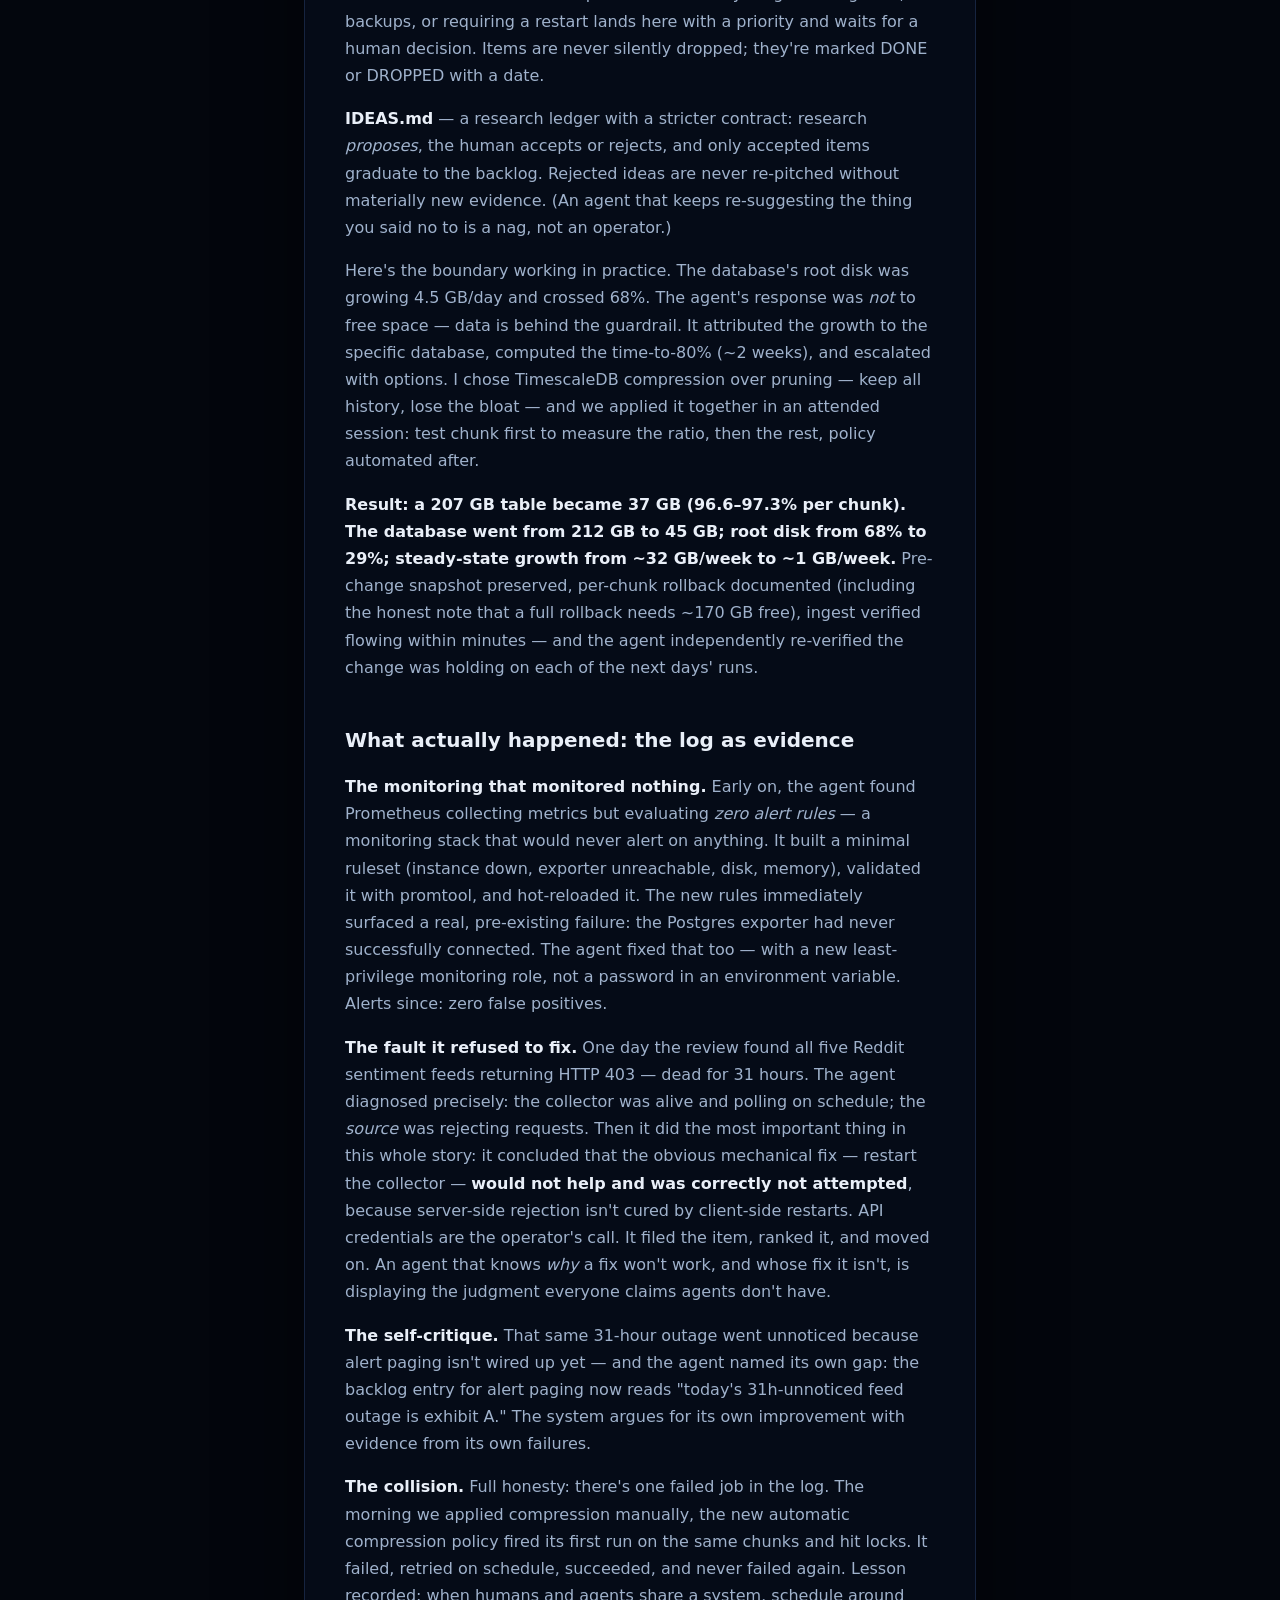
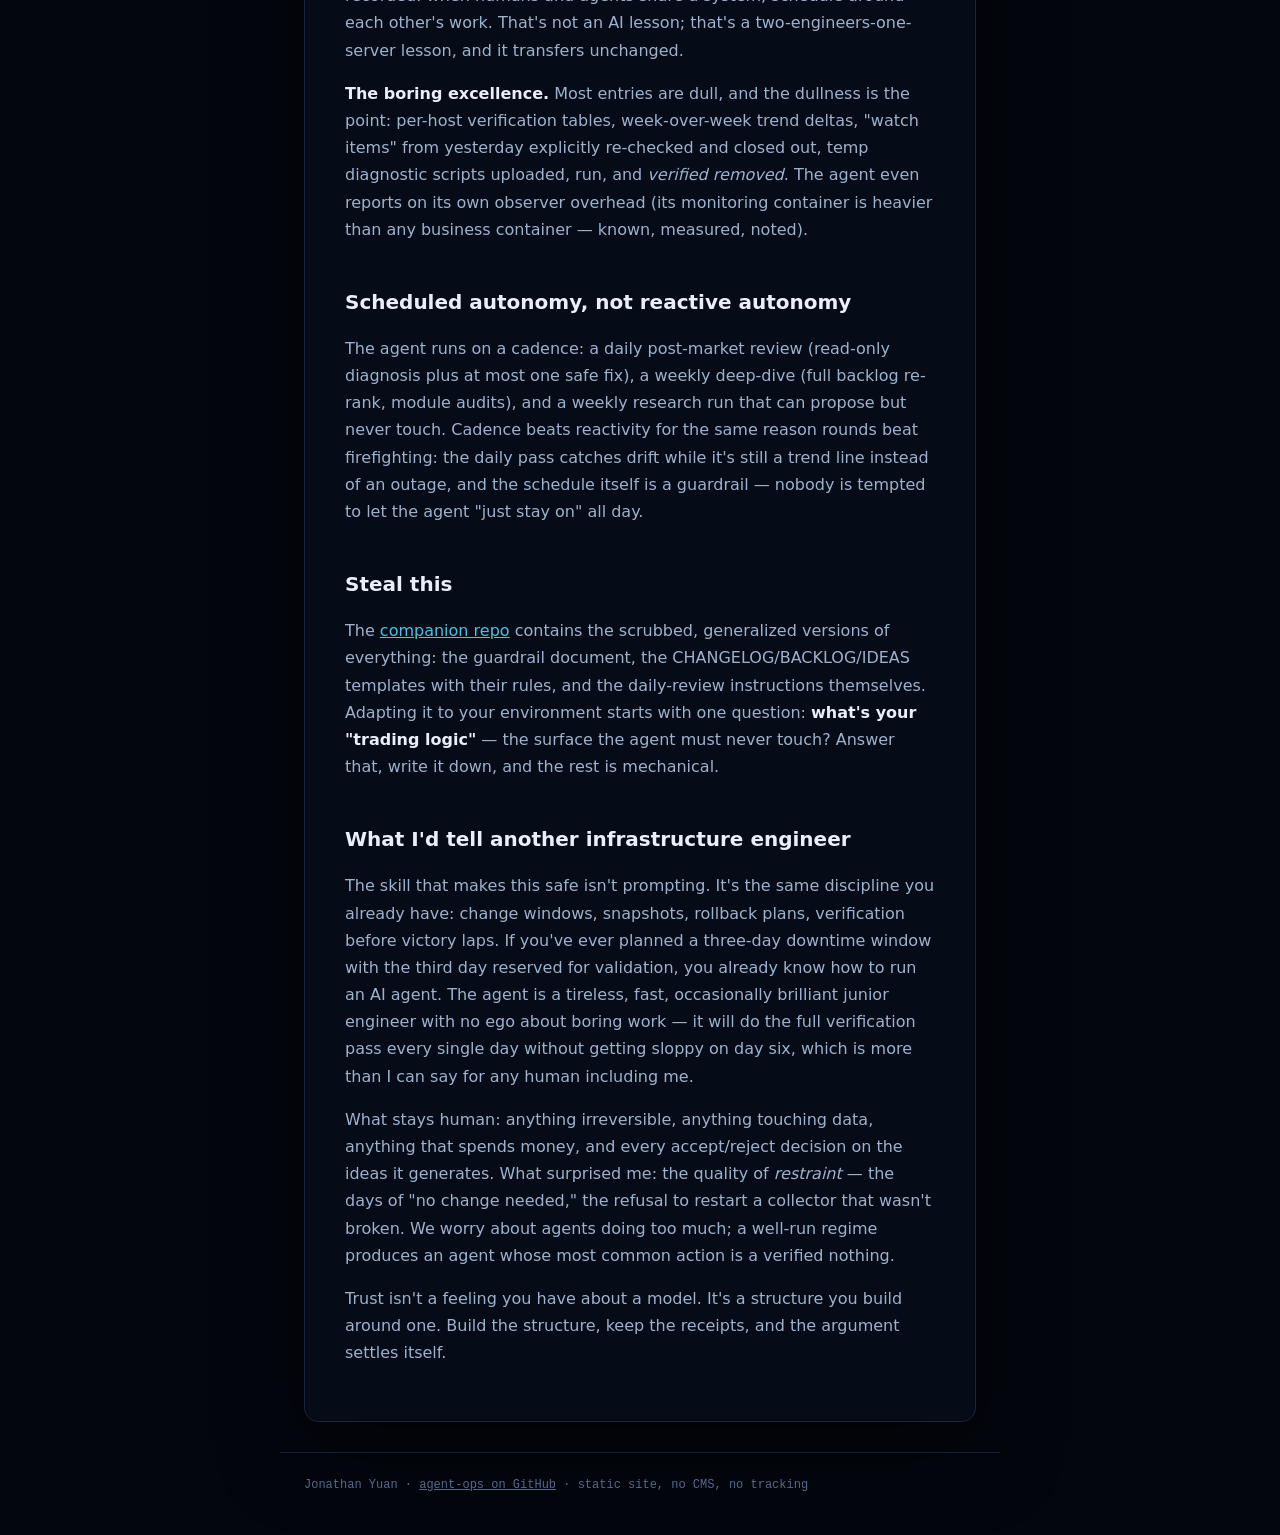
==== commit 5517ae24: "Redesign: D1 neural theme (home + playbook + work), centered max-width, depth-of-field engine" ====
--- a/playbook/index.html
+++ b/playbook/index.html
@@ -5,22 +5,22 @@
 <meta name="viewport" content="width=device-width, initial-scale=1">
 <title>How I let an AI agent operate my production network safely — Jonathan Yuan</title>
 <meta name="description" content="The guardrails, change discipline, and escalation lanes that let an AI agent run a daily autonomous review of a production network — with the paper trail to prove it.">
-<link rel="stylesheet" href="/assets/style.css">
-<link rel="icon" type="image/png" href="/assets/favicon-48.png">
-<link rel="apple-touch-icon" href="/assets/apple-touch-icon.png">
+<link rel="stylesheet" href="../assets/style.css">
+<link rel="icon" type="image/png" href="../assets/favicon-48.png">
+<link rel="apple-touch-icon" href="../assets/apple-touch-icon.png">
 </head>
 <body>
+<canvas class="neural" data-seed="14" data-density="0.8" data-dim="0.6" data-focus="1" aria-hidden="true"></canvas>
+<div class="veil read"></div>
+
 <header>
   <div class="wrap">
-    <a class="site-name" href="/">3bra.in <span>/ jonathan yuan</span></a>
-    <nav>
-      <a href="/playbook/" aria-current="page">playbook</a>
-      <a href="/work/">work</a>
-    </nav>
+    <a class="site-name" href="../index.html">3bra.in <span>/ jonathan yuan</span></a>
+    <nav><a href="index.html" aria-current="page">playbook</a><a href="../work/index.html">work</a></nav>
   </div>
 </header>
 
-<main class="wrap">
+<main class="read">
   <article>
     <h1>How I let an AI agent operate my production network safely</h1>
     <p class="byline">Jonathan Yuan · June 2026 · <a href="https://github.com/Jon3Brain/agent-ops">companion repo</a></p>
@@ -119,14 +119,12 @@
     <p>What stays human: anything irreversible, anything touching data, anything that spends money, and every accept/reject decision on the ideas it generates. What surprised me: the quality of <em>restraint</em> — the days of "no change needed," the refusal to restart a collector that wasn't broken. We worry about agents doing too much; a well-run regime produces an agent whose most common action is a verified nothing.</p>
 
     <p>Trust isn't a feeling you have about a model. It's a structure you build around one. Build the structure, keep the receipts, and the argument settles itself.</p>
-
   </article>
 </main>
 
 <footer>
-  <div class="wrap">
-    Jonathan Yuan · <a href="https://github.com/Jon3Brain/agent-ops">agent-ops on GitHub</a> · static site, no CMS, no tracking
-  </div>
+  <div class="wrap">Jonathan Yuan · <a href="https://github.com/Jon3Brain/agent-ops">agent-ops on GitHub</a> · static site, no CMS, no tracking</div>
 </footer>
+<script src="../assets/neural.js"></script>
 </body>
 </html>
--- a/assets/style.css
+++ b/assets/style.css
@@ -1,169 +1,104 @@
-/* 3bra.in — ops console, organic edition. No frameworks, no webfonts, no tracking. */
-:root {
-  --bg: #050608;
-  --bg-top: #0b101a;
-  --surface: #0c0f15;
-  --border: #232733;
-  --text: #aeb4c2;
-  --text-bright: #ece9e4;
-  --text-dim: #6b7280;
-  --green: #3fdd83;
-  --glow-warm: rgba(233, 229, 224, 0.14);
-  --glow-green: rgba(63, 221, 131, 0.55);
-  --mono: ui-monospace, "Cascadia Code", "SF Mono", Consolas, "Liberation Mono", monospace;
-  --sans: system-ui, -apple-system, "Segoe UI", Roboto, Helvetica, Arial, sans-serif;
+/* 3bra.in — D1 neural theme. No frameworks, no webfonts, no tracking. */
+:root{
+  --bg:#03060d;
+  --text:#9fb2cc;
+  --bright:#e9eff8;
+  --dim:#56688a;
+  --blue:#6fb6e8;
+  --cyan:#4fc0e0;
+  --amber:#e9a956;
+  --box:rgba(9,18,35,.74);
+  --panel:rgba(7,13,26,.82);
+  --border:#21385c;
+  --maxw:1280px;
+  --mono:ui-monospace,"Cascadia Code","SF Mono",Consolas,"Liberation Mono",monospace;
+  --sans:system-ui,-apple-system,"Segoe UI",Roboto,Helvetica,Arial,sans-serif;
 }
+*{box-sizing:border-box;}
+html{scroll-behavior:smooth;}
+body{margin:0;background:var(--bg);color:var(--text);font-family:var(--sans);
+  font-size:16px;line-height:1.7;-webkit-font-smoothing:antialiased;}
 
-* { box-sizing: border-box; }
+canvas.neural{position:fixed;inset:0;width:100%;height:100%;z-index:0;display:block;}
+.veil{position:fixed;inset:0;z-index:1;pointer-events:none;}
+.veil.left{background:linear-gradient(90deg,rgba(3,6,13,.94) 0%,rgba(3,6,13,.7) 26%,rgba(3,6,13,.12) 46%,transparent 62%);}
+.veil.read{background:radial-gradient(ellipse 70% 120% at 50% 30%,rgba(3,6,13,.92) 0%,rgba(3,6,13,.82) 45%,rgba(3,6,13,.5) 100%);}
 
-body {
-  margin: 0;
-  background: var(--bg) radial-gradient(ellipse 90% 50% at 50% -10%, var(--bg-top), var(--bg) 70%) no-repeat;
-  color: var(--text);
-  font-family: var(--sans);
-  font-size: 16px;
-  line-height: 1.7;
-  -webkit-font-smoothing: antialiased;
+header{position:relative;z-index:5;}
+header .wrap{display:flex;justify-content:space-between;align-items:center;
+  max-width:var(--maxw);margin:0 auto;padding:18px 24px;font-family:var(--mono);font-size:13px;}
+.site-name{color:var(--bright);text-decoration:none;}
+.site-name span{color:var(--dim);}
+header nav a{color:var(--dim);text-decoration:none;margin-left:18px;}
+header nav a:hover,header nav a[aria-current="page"]{color:var(--cyan);}
+
+body.home{overflow:hidden;}
+.stage{position:fixed;inset:0;max-width:var(--maxw);margin-inline:auto;z-index:3;pointer-events:none;}
+.stage>*{pointer-events:auto;}
+.panel{position:absolute;z-index:3;left:24px;top:104px;max-width:430px;}
+.eyebrow{font-family:var(--mono);font-size:12px;letter-spacing:.22em;color:var(--bright);margin:0 0 22px;}
+.status{font-family:var(--mono);font-size:12px;letter-spacing:.1em;color:var(--amber);margin:0 0 22px;
+  text-shadow:0 0 12px rgba(233,169,86,.5);}
+.panel h1{color:var(--bright);font-size:33px;font-weight:600;line-height:1.24;margin:0 0 16px;
+  letter-spacing:-.01em;text-shadow:0 0 28px rgba(111,182,232,.22);}
+.panel .sub{color:var(--text);max-width:40ch;font-size:15.5px;margin:0 0 26px;}
+.metrics{font-family:var(--mono);font-size:12.5px;color:var(--dim);line-height:2;
+  border-top:1px solid #14203a;padding-top:14px;}
+.metrics b{color:var(--bright);font-weight:500;}
+
+.box{position:absolute;z-index:3;width:206px;background:var(--box);border:1px solid var(--border);
+  border-radius:12px;padding:13px 16px;text-decoration:none;backdrop-filter:blur(4px);
+  transition:border-color .2s,box-shadow .2s,transform .2s;}
+.box:hover{border-color:var(--blue);box-shadow:0 0 24px rgba(111,182,232,.28);transform:translateY(-2px);}
+.box .k{font-family:var(--mono);font-size:10.5px;letter-spacing:.08em;text-transform:uppercase;color:var(--amber);margin:0 0 3px;}
+.box .v{color:var(--bright);font-weight:600;font-size:15px;line-height:1.34;}
+.box .v small{display:block;font-weight:400;color:var(--dim);font-size:12.5px;margin-top:3px;font-family:var(--mono);}
+.box.live .k{color:var(--cyan);}
+.nav-box{width:auto;padding:7px 13px;}
+.nav-box .v{font-size:13px;font-family:var(--mono);}
+.b-nav1{right:20%;top:7%;}.b-nav2{right:8%;top:7%;}
+.b1{right:9%;top:19%;}.b2{right:31%;top:34%;}.b3{right:13%;top:58%;}.b4{right:33%;top:77%;}
+.home-foot{position:absolute;z-index:3;left:24px;bottom:28px;font-family:var(--mono);font-size:11px;color:var(--dim);}
+.home-foot a{color:var(--dim);}
+
+main.read{position:relative;z-index:2;max-width:720px;margin:0 auto;padding:40px 24px 30px;}
+.read article{background:var(--panel);border:1px solid #16243f;border-radius:14px;
+  padding:38px 40px;backdrop-filter:blur(3px);box-shadow:0 24px 80px rgba(0,0,0,.5);}
+.read h1{color:var(--bright);font-size:30px;font-weight:600;line-height:1.25;margin:0 0 12px;letter-spacing:-.01em;}
+.read h2{color:var(--bright);font-size:20px;font-weight:600;margin:42px 0 12px;}
+.read h2 .year{font-family:var(--mono);font-size:13px;color:var(--cyan);font-weight:400;margin-left:10px;}
+.read p,.read li{font-size:16px;}
+.read a{color:var(--cyan);}
+.read .dim{color:var(--dim);}
+.read strong{color:var(--bright);}
+.byline{font-family:var(--mono);font-size:13px;color:var(--dim);margin:0 0 28px;}
+.byline a{color:var(--dim);}
+.read code{font-family:var(--mono);font-size:14px;background:#0a1424;border:1px solid var(--border);border-radius:4px;padding:1px 5px;}
+.read pre{background:#0a1424;border:1px solid var(--border);border-radius:8px;padding:14px 16px;overflow-x:auto;}
+.read blockquote{margin:1.5em 0;padding:2px 0 2px 18px;border-left:3px solid var(--amber);color:var(--text);}
+.read blockquote strong{color:var(--bright);}
+.read img{max-width:100%;border-radius:10px;border:1px solid var(--border);display:block;height:auto;}
+figure{margin:28px 0;}
+figcaption{font-family:var(--mono);font-size:13px;color:var(--dim);margin-top:8px;}
+.roles{list-style:none;padding:0;margin:0;}
+.roles li{margin:0 0 18px;}
+.roles .org{color:var(--bright);font-weight:600;}
+.roles .when{font-family:var(--mono);font-size:13px;color:var(--dim);}
+
+footer{position:relative;z-index:2;}
+footer .wrap{max-width:720px;margin:0 auto;padding:22px 24px 40px;
+  font-family:var(--mono);font-size:12px;color:var(--dim);border-top:1px solid #14203a;}
+footer a{color:var(--dim);}footer a:hover{color:var(--cyan);}
+
+@media(max-width:860px){
+  body.home{overflow:auto;}
+  .stage{position:static;max-width:none;}
+  .veil.left{background:rgba(3,6,13,.8);}
+  .panel{position:static;left:auto;top:auto;max-width:none;padding:8px 24px 24px;}
+  .panel h1{font-size:26px;}
+  .box{position:static;width:auto;display:block;margin:0 24px 12px;}
+  .nav-box{display:inline-block;width:auto;margin:0 8px 8px 24px;}
+  .home-foot{position:static;margin:18px 24px 30px;}
+  .read article{padding:26px 22px;}
+  .read h1{font-size:25px;}
 }
-
-.wrap {
-  max-width: 720px;
-  margin: 0 auto;
-  padding: 0 20px;
-}
-
-/* Header */
-header {
-  border-bottom: 1px solid var(--border);
-}
-header .wrap {
-  display: flex;
-  justify-content: space-between;
-  align-items: baseline;
-  padding-top: 14px;
-  padding-bottom: 14px;
-  font-family: var(--mono);
-  font-size: 14px;
-}
-.site-name { color: var(--text-bright); text-decoration: none; }
-.site-name span { color: var(--text-dim); }
-nav a {
-  color: var(--text-dim);
-  text-decoration: none;
-  margin-left: 18px;
-}
-nav a:hover, nav a[aria-current="page"] { color: var(--green); }
-
-/* Content */
-main { padding: 56px 0 64px; }
-
-h1 {
-  color: var(--text-bright);
-  font-size: 28px;
-  font-weight: 600;
-  line-height: 1.35;
-  margin: 0 0 14px;
-}
-h2 {
-  color: var(--text-bright);
-  font-size: 20px;
-  font-weight: 600;
-  margin: 44px 0 12px;
-}
-a { color: var(--green); }
-.dim { color: var(--text-dim); }
-
-.status {
-  font-family: var(--mono);
-  font-size: 14px;
-  color: var(--green);
-  text-shadow: 0 0 10px var(--glow-green);
-  margin: 0 0 16px;
-}
-
-/* Hero with mark */
-.hero {
-  display: flex;
-  align-items: flex-start;
-  gap: 28px;
-}
-.hero .lede { flex: 1; }
-.mark {
-  flex: 0 0 120px;
-  margin-top: 4px;
-  filter: drop-shadow(0 0 14px var(--glow-warm));
-}
-.mark img { width: 100%; height: auto; display: block; }
-
-/* Evidence cards */
-.cards {
-  display: grid;
-  grid-template-columns: repeat(auto-fit, minmax(160px, 1fr));
-  gap: 12px;
-  margin: 36px 0 0;
-}
-.card {
-  background: var(--surface);
-  border: 1px solid var(--border);
-  border-radius: 8px;
-  padding: 14px 16px;
-}
-.card .label {
-  font-family: var(--mono);
-  font-size: 12px;
-  color: var(--text-dim);
-  margin: 0;
-}
-.card .value {
-  font-size: 20px;
-  font-weight: 600;
-  color: var(--text-bright);
-  margin: 4px 0 0;
-}
-
-/* Post card / panels */
-.panel {
-  background: var(--surface);
-  border: 1px solid var(--border);
-  border-radius: 8px;
-  padding: 20px 22px;
-  margin: 28px 0 0;
-  transition: border-color 0.2s;
-}
-.panel:hover { border-color: var(--green); }
-.panel .kicker {
-  font-family: var(--mono);
-  font-size: 13px;
-  color: var(--green);
-  margin: 0 0 6px;
-}
-.panel h3 { margin: 0; font-size: 18px; }
-.panel h3 a { color: var(--text-bright); text-decoration: none; }
-.panel h3 a:hover { color: var(--green); }
-.panel p { margin: 8px 0 0; color: var(--text-dim); font-size: 15px; }
-
-/* Article pages */
-article p, article li { font-size: 16px; }
-article code {
-  font-family: var(--mono);
-  font-size: 14px;
-  background: var(--surface);
-  border: 1px solid var(--border);
-  border-radius: 4px;
-  padding: 1px 5px;
-}
-article pre {
-  background: var(--surface);
-  border: 1px solid var(--border);
-  border-radius: 8px;
-  padding: 14px 16px;
-  overflow-x: auto;
-}
-article pre code { background: none; border: none; padding: 0; }
-article blockquote {
-  margin: 1.5em 0;
-  padding: 0 0 0 16px;
-  border-left: 3px solid var(--green);
-  color: var(--text-dim);
-}
-article im
